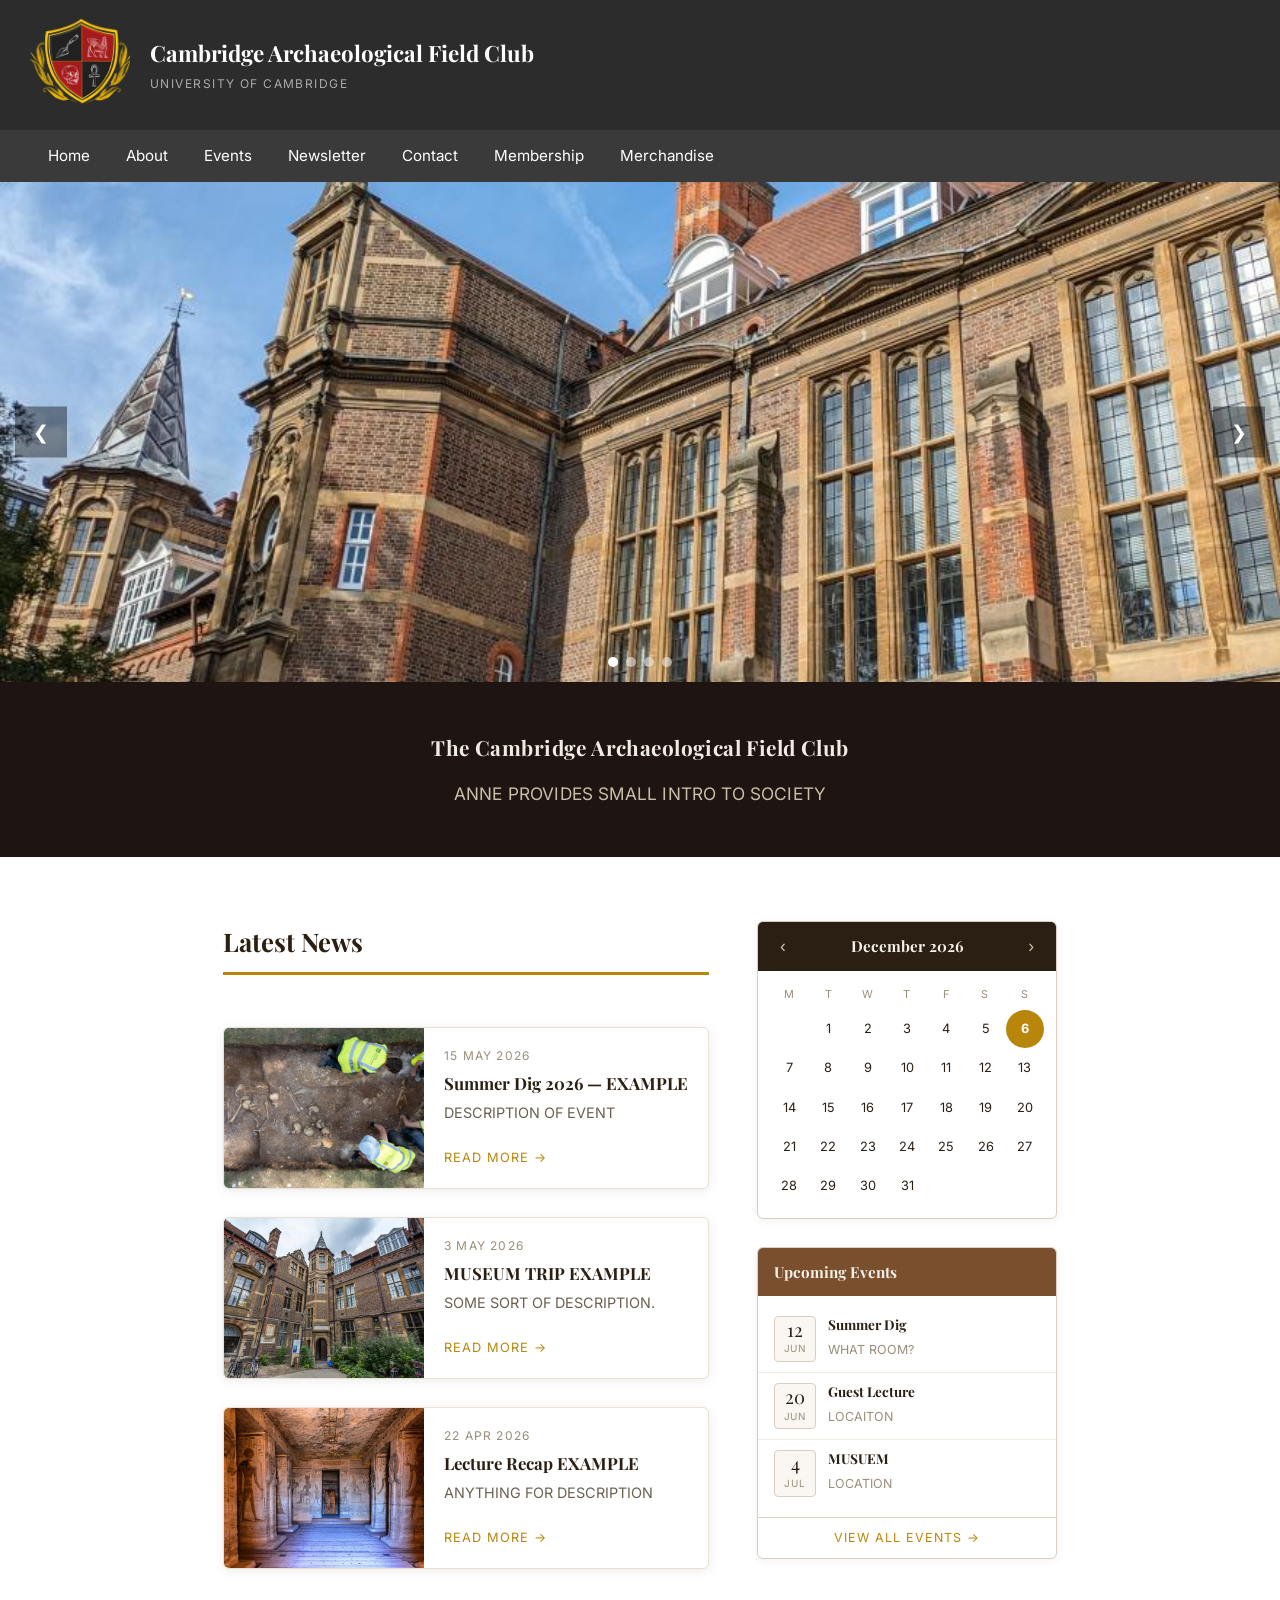
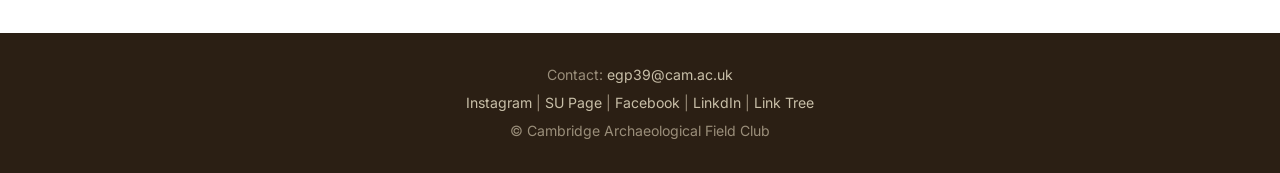
==== index.html @ a3d3b96f "Update index.html" ====
<!DOCTYPE html>
<html lang="en">
<head>
  <meta charset="UTF-8" />
  <meta name="viewport" content="width=device-width, initial-scale=1.0"/>
  <title>Archeological Field Club Cambridge</title>
  <link href="https://fonts.googleapis.com/css2?family=Playfair+Display:wght@700&family=Inter:wght@300;400&display=swap" rel="stylesheet"/>
  <link rel="stylesheet" href="css/style.css"/>
</head>
<body>



  <!-- ===== HEADER ===== -->
  <header>
    <a href="index.html" class="header-logo-link">
      <img src="images/AFC CAM.png" alt="AFC LOGO"/>
    </a>
    <div class="header-text">
      <h1>Cambridge Archaeological Field Club</h1>
      <span class="header-sub">University of Cambridge</span>
    </div>
  </header>
  
  <!-- ===== NAVIGATION BAR ===== -->
  <nav>
    <ul>
      <li><a href="index.html">Home</a></li>
      <li class="has-dropdown">
        <a href="pages/about.html">About</a>
        <ul class="dropdown">
          <li><a href="pages/committee.html">Committee</a></li>
          <li><a href="pages/history.html">History</a></li>
        </ul>
      </li>
      <li class="has-dropdown">
        <a href="pages/events.html">Events</a>
        <ul class="dropdown">
          <li><a href="pages/past-events.html">Past Events</a></li>
          <li><a href="pages/upcoming.html">Upcoming</a></li>
        </ul>
      </li>
      <li><a href="pages/newsletter.html">Newsletter</a></li>
      <li><a href="pages/contact.html">Contact</a></li>
      <li><a href="pages/Membership.html">Membership</a></li>
      <li><a href="pages/Merchandise.html">Merchandise</a></li>
    </ul>
  </nav>
  
  <!-- ===== SLIDING BANNER ===== -->
  <div class="slider">
    <div class="slides">
      <div class="slide active" style="background-image: url('images/Department (1).jpg');"></div>
      <div class="slide" style="background-image: url('images/FRONTARIAL.png');"></div>
      <div class="slide" style="background-image: url('images/depar.jpg');"></div>   
    </div>
    <!-- Arrow buttons -->
    <button class="slider-btn prev">&#10094;</button>
    <button class="slider-btn next">&#10095;</button>
    <!-- Dots -->
    <div class="slider-dots">
      <span class="dot active"></span>
      <span class="dot"></span>
      <span class="dot"></span>
      <span class="dot"></span>
    </div>
  </div>

  <!-- ===== INTRO SECTION ===== -->
  <section id="intro">
    <p>
      <strong>The Cambridge Archaeological Field Club</strong> ANNE PROVIDES SMALL INTRO TO SOCIETY
    </p>
  </section>

  <!-- ===== MAIN CONTENT: NEWS + SIDEBAR ===== -->
  <div id="main-content">

    <!-- ===== LATEST NEWS / BLOG POSTS ===== -->
    <section id="blog">
      <h2 class="section-heading">Latest News</h2>

      <article class="blog-card fade-in">
        <div class="blog-card-img" style="background-image: url('images/students-work-on-uncovering-the-remains-1-scaled.jpg');"></div>
        <div class="blog-card-body">
          <span class="blog-date">15 May 2026 </span>
          <h3>Summer Dig 2026 — EXAMPLE</h3>
          <p>DESCRIPTION OF EVENT</p>
          <a href="pages/events.html" class="blog-read-more">Read more →</a>
        </div>
      </article>

      <article class="blog-card fade-in">
        <div class="blog-card-img" style="background-image: url('images/Cambridge-Museum-of-Archaeology-and-Anthropology-788x537.jpg');"></div>
        <div class="blog-card-body">
          <span class="blog-date">3 May 2026</span>
          <h3>MUSEUM TRIP EXAMPLE</h3>
          <p>SOME SORT OF DESCRIPTION.</p>
          <a href="pages/newsletter.html" class="blog-read-more">Read more →</a>
        </div>
      </article>

      <article class="blog-card fade-in">
        <div class="blog-card-img" style="background-image: url('images/resize.jpeg');"></div>
        <div class="blog-card-body">
          <span class="blog-date">22 Apr 2026</span>
          <h3>Lecture Recap EXAMPLE</h3>
          <p>ANYTHING FOR DESCRIPTION</p>
          <a href="pages/newsletter.html" class="blog-read-more">Read more →</a>
        </div>
      </article>
    </section>

    <!-- ===== SIDEBAR ===== -->
    <aside id="sidebar">

      <!-- Mini Calendar -->
      <div class="widget" id="mini-calendar">
        <!-- rendered by JS -->
      </div>

      <!-- Upcoming Events -->
      <div class="widget" id="events-widget">
        <h3 class="widget-title">Upcoming Events</h3>
        <ul class="events-list">
          <li>
            <div class="event-badge"><span class="ev-day">12</span><span class="ev-mon">Jun</span></div>
            <div class="event-detail"><strong>Summer Dig </strong><span>WHAT ROOM?</span></div>
          </li>
          <li>
            <div class="event-badge"><span class="ev-day">20</span><span class="ev-mon">Jun</span></div>
            <div class="event-detail"><strong>Guest Lecture</strong><span>LOCAITON</span></div>
          </li>
          <li>
            <div class="event-badge"><span class="ev-day">4</span><span class="ev-mon">Jul</span></div>
            <div class="event-detail"><strong>MUSUEM</strong><span>LOCATION</span></div>
          </li>
        </ul>
        <a href="pages/upcoming.html" class="widget-more">View all events →</a>
      </div>

    </aside>
  </div><!-- /#main-content -->

  <!-- ===== CONTACT / FOOTER ===== -->
  <footer>
    <p>Contact: <a href="mailto:egp39@cam.ac.uk">egp39@cam.ac.uk</a></p>
    <p>
      <a href="https://www.instagram.com/afc.cambridge/">Instagram</a> |
      <a href="https://www.cambridgesu.co.uk/organisation/12181/">SU Page</a> |
      <a href="https://www.facebook.com/UofCAFC">Facebook</a> |
      <a href="a"> LinkdIn</a> |
      <a href="https://linktr.ee/afccambridge?utm_source=ig&utm_medium=social&utm_content=link_in_bio&fbclid=PAZXh0bgNhZW0CMTEAc3J0YwZhcHBfaWQPOTM2NjE5NzQzMzkyNDU5AAGndQxa8T_lRNNbf-3pB2BCLRBkZARvJ_FZ0tATOxQnRyzodPG0KdSEfxv4E4E_aem_PB6PAgR6NfxRheyLg-0AaQ">Link Tree</a>
    
    </p>
    <p>&copy; Cambridge Archaeological Field Club</p>
  </footer>
  <script src="js/main.js"></script>
</body>
</html>
---- css/style.css ----
* {
  margin: 0;
  padding: 0;
  box-sizing: border-box;
}

html {
  scroll-behavior: smooth;
}

body {
  line-height: 1.6;
  -webkit-font-smoothing: antialiased;
  -moz-osx-font-smoothing: grayscale;
  display: flex;
  flex-direction: column;
  min-height: 100vh;
}

a { transition: color 0.2s ease, opacity 0.2s ease; }

/* ===== HEADER ===== */
header {
  display: flex;
  align-items: center;
  gap: 20px;
  padding: 15px 30px;
  background-color: #2c2c2c;
}

header img {
  height: 100px;
  width: auto;
}

header h1 {
  color: white;
  font-size: 1.4rem;
}

.header-sub {
  color: #aaa;
  font-size: 0.75rem;
  letter-spacing: 0.12em;
  text-transform: uppercase;
  margin-top: 2px;
  display: block;
}

.header-logo-link {
  display: flex;
  align-items: center;
  text-decoration: none;
  gap: 20px;
}

.header-text {
  display: flex;
  flex-direction: column;
}

/* ===== NAV BAR ===== */
nav {
  background-color: #3a3a3a;
  position: sticky;
  top: 0;
  z-index: 300;           /* high z-index so dropdown shows above slider */
  transition: background 0.3s ease;
}

nav ul {
  list-style: none;
  display: flex;
  padding: 0 30px;
}

nav ul li a {
  display: block;
  padding: 14px 18px;
  color: white;
  text-decoration: none;
  font-size: 0.95rem;
}

nav ul li a:hover {
  background-color: #555;
}

/* ===== DROPDOWN ===== */
nav ul li {
  position: relative;
}

.dropdown {
  display: flex;
  flex-direction: column;
  position: absolute;
  top: 100%;
  left: 0;
  background-color: #3a3a3a;
  min-width: 170px;
  z-index: 400;           /* above everything */
  border-radius: 0 0 8px 8px;
  overflow: hidden;
  box-shadow: 0 10px 24px rgba(0,0,0,0.28);
  opacity: 0;
  visibility: hidden;
  transform: translateY(-8px);
  transition: opacity 0.25s ease, transform 0.25s ease, visibility 0.25s;
  pointer-events: none;
}

.dropdown li a {
  padding: 12px 18px;
  white-space: nowrap;
}

.has-dropdown:hover .dropdown,
.has-dropdown:focus-within .dropdown {
  opacity: 1;
  visibility: visible;
  transform: translateY(0);
  pointer-events: auto;
}

nav.scrolled {
  background-color: rgba(0, 0, 0, 0.9);
  box-shadow: 0 2px 10px rgba(0,0,0,0.3);
}

/* ===== FONTS ===== */
h1, h2, h3 { font-family: 'Playfair Display', serif; }
body        { font-family: 'Inter', sans-serif; }

/* ===== FADE IN ===== */
.fade-in {
  opacity: 0;
  transform: translateY(30px);
  transition: opacity 0.6s ease, transform 0.6s ease;
}

.fade-in.visible {
  opacity: 1;
  transform: translateY(0);
}

/* ===== SLIDING BANNER ===== */
.slider {
  position: relative;
  width: 100%;
  height: 500px;
  overflow: visible;      /* NOT hidden — hidden clips the dropdown */
}

.slides {
  width: 100%;
  height: 100%;
  position: relative;
  overflow: hidden;       /* images clipped here instead */
}

.slide {
  position: absolute;
  top: 0; left: 0;
  width: 100%;
  height: 100%;
  background-size: cover;
  background-position: center;
  opacity: 0;
  transition: opacity 0.8s ease;
}

.slide.active {
  opacity: 1;
}

.slider-btn {
  position: absolute;
  top: 50%;
  transform: translateY(-50%);
  background: rgba(0,0,0,0.4);
  color: white;
  border: none;
  padding: 14px 18px;
  font-size: 1.2rem;
  cursor: pointer;
  z-index: 10;
}

.slider-btn:hover {
  background: rgba(0,0,0,0.7);
}

.prev { left: 15px; }
.next { right: 15px; }

.slider-dots {
  position: absolute;
  bottom: 15px;
  width: 100%;
  display: flex;
  justify-content: center;
  gap: 8px;
  z-index: 10;
}

.dot {
  width: 10px;
  height: 10px;
  border-radius: 50%;
  background: rgba(255,255,255,0.5);
  cursor: pointer;
}

.dot.active {
  background: white;
}

/* ===== INTRO STRIP ===== */
#intro {
background: #1e1512;
color: #c8bfa8;
text-align: center;
padding: 46px 40px;
font-size: 1.08rem;
line-height: 1.9;
letter-spacing: 0.01em;
}
#intro p {
  max-width: 700px;
  margin: 0 auto;
}
#intro strong {
  color: #f0ece3;
  display: block;
  font-family: 'Playfair Display', serif;
  font-size: 1.3rem;
  margin-bottom: 10px;
  letter-spacing: 0.02em;
}

/* ===== TWO-COLUMN LAYOUT ===== */
#main-content {
display: grid;
grid-template-columns: 1fr 300px;
gap: 48px;
max-width: 1100px;
margin: 64px auto;
padding: 0 30px;
}

/* ===== SECTION HEADING ===== */
.section-heading {
font-family: 'Playfair Display', serif;
font-size: 1.6rem;
color: #2b1f14;
margin-bottom: 24px;
padding-bottom: 10px;
border-bottom: 3px solid #b8860b;
display: inline-block;
}

/* ===== BLOG CARDS ===== */
#blog { display: flex; flex-direction: column; gap: 28px; }

.blog-card {
display: grid;
grid-template-columns: 200px 1fr;
background: #fff;
border-radius: 6px;
overflow: hidden;
box-shadow: 0 2px 12px rgba(0,0,0,0.08);
border: 1px solid #e8e0d0;
transition: transform 0.25s, box-shadow 0.25s;
}
.blog-card:hover {
transform: translateY(-3px);
box-shadow: 0 6px 22px rgba(43,31,20,0.13);
}
.blog-card-img {
background-size: cover;
background-position: center;
min-height: 160px;
}
.blog-card-body {
padding: 18px 20px;
display: flex;
flex-direction: column;
gap: 7px;
}
.blog-date {
font-size: 0.75rem;
letter-spacing: 0.1em;
text-transform: uppercase;
color: #9a8e7a;
}
.blog-card-body h3 {
font-family: 'Playfair Display', serif;
font-size: 1.05rem;
color: #2b1f14;
line-height: 1.35;
}
.blog-card-body p {
font-size: 0.9rem;
color: #6a6050;
line-height: 1.6;
flex: 1;
}
.blog-read-more {
font-size: 0.8rem;
letter-spacing: 0.08em;
text-transform: uppercase;
color: #b8860b;
text-decoration: none;
align-self: flex-start;
border-bottom: 1px solid transparent;
transition: border-color 0.2s;
}
.blog-read-more:hover { border-color: #b8860b; }

/* ===== SIDEBAR ===== */
#sidebar { display: flex; flex-direction: column; gap: 28px; }

.widget {
background: #fff;
border: 1px solid #d8cfc0;
border-radius: 6px;
overflow: hidden;
box-shadow: 0 2px 10px rgba(43,31,20,0.06);
}

.widget-title {
background: #7a4f2d;
color: #f5f0e8;
font-family: 'Playfair Display', serif;
font-size: 0.95rem;
padding: 12px 16px;
margin: 0;
}

/* ===== MINI CALENDAR ===== */
.cal-header {
background: #2b1f14;
color: #f5f0e8;
display: flex;
align-items: center;
justify-content: space-between;
padding: 12px 16px;
}
.cal-header h3 { font-family: 'Playfair Display', serif; font-size: 0.95rem; margin: 0; }
.cal-nav {
background: none; border: none; color: #c8bfa8;
font-size: 1.1rem; cursor: pointer; padding: 2px 6px;
transition: color 0.2s;
}
.cal-nav:hover { color: #b8860b; }
.cal-grid { padding: 12px; }
.cal-days-header {
display: grid; grid-template-columns: repeat(7,1fr);
margin-bottom: 4px;
}
.cal-days-header span {
text-align: center; font-size: 0.68rem;
letter-spacing: 0.06em; text-transform: uppercase;
color: #9a8e7a; padding: 3px 0;
}
.cal-cells { display: grid; grid-template-columns: repeat(7,1fr); gap: 1px; }
.cal-cell {
aspect-ratio: 1; display: flex; align-items: center;
justify-content: center; font-size: 0.8rem;
border-radius: 50%; color: #2b1f14; position: relative;
}
.cal-cell.empty { color: transparent; }
.cal-cell.today { background: #b8860b; color: white; font-weight: 700; }
.cal-cell.has-event { color: #5a6e4a; font-weight: 700; }
.cal-cell.has-event::after {
content: ''; position: absolute; bottom: 2px;
width: 4px; height: 4px; background: #5a6e4a; border-radius: 50%;
}

/* ===== EVENTS WIDGET ===== */
.events-list { list-style: none; padding: 10px 0; margin: 0; }
.events-list li {
display: flex; gap: 12px; padding: 10px 16px;
border-bottom: 1px solid #f0ece3;
transition: background 0.15s;
}
.events-list li:last-child { border-bottom: none; }
.events-list li:hover { background: #faf7f2; }
.event-badge {
flex-shrink: 0; width: 42px; text-align: center;
background: #faf7f2; border: 1px solid #d8cfc0;
border-radius: 4px; padding: 4px 2px;
}
.ev-day { display: block; font-family: 'Playfair Display', serif; font-size: 1.15rem; color: #2b1f14; line-height: 1; }
.ev-mon { display: block; font-size: 0.62rem; letter-spacing: 0.1em; text-transform: uppercase; color: #9a8e7a; margin-top: 2px; }
.event-detail { flex: 1; }
.event-detail strong { display: block; font-size: 0.85rem; color: #2b1f14; font-family: 'Playfair Display', serif; line-height: 1.3; margin-bottom: 2px; }
.event-detail span { font-size: 0.78rem; color: #9a8e7a; }
.widget-more {
display: block; text-align: center; padding: 10px;
font-size: 0.78rem; letter-spacing: 0.08em; text-transform: uppercase;
color: #b8860b; text-decoration: none; border-top: 1px solid #d8cfc0;
transition: background 0.15s;
}
.widget-more:hover { background: #faf7f2; }

/* ===== FOOTER ===== */
footer {
background: #2b1f14;
color: #9a8e7a;
padding: 28px 40px;
text-align: center;
font-size: 0.88rem;
line-height: 2;
margin-top: auto; /* pins footer to the bottom of the viewport on short pages */
}
footer a { color: #c8bfa8; text-decoration: none; transition: color 0.2s; }
footer a:hover { color: #b8860b; }

/* ===== RESPONSIVE ===== */
@media (max-width: 800px) {
#main-content {
  grid-template-columns: 1fr;
  padding: 0 16px;
  margin: 28px auto;
}
.blog-card {
  grid-template-columns: 1fr;
}
.blog-card-img { min-height: 180px; }
}


/* Small hero banner used at the top of every inner page instead
   of the homepage's sliding banner. */
.page-hero {
  background: linear-gradient(180deg, #1e1512 0%, #241a15 100%);
  color: #f0ece3;
  text-align: center;
  padding: 64px 30px;
}
.page-hero h1 {
  font-family: 'Playfair Display', serif;
  font-size: 2.3rem;
  letter-spacing: 0.01em;
  margin-bottom: 10px;
}
.page-hero p {
  color: #c8bfa8;
  font-size: 0.95rem;
  letter-spacing: 0.06em;
  text-transform: uppercase;
}

/* Generic content wrapper — same max-width & spacing rhythm as
   #main-content on the homepage. */
.page-content {
  max-width: 820px;
  margin: 64px auto;
  padding: 0 30px 20px;
}
.page-content .section-heading {
  margin-bottom: 32px;
}
.page-content p {
  color: #4a4030;
  font-size: 1.02rem;
  line-height: 1.9;
  margin-bottom: 20px;
  max-width: 700px;
}
.page-content p:last-child { margin-bottom: 0; }

.page-content ul.plain-list {
  list-style: none;
  margin: 0 0 24px;
  padding: 0;
  display: flex;
  flex-direction: column;
  gap: 10px;
}
.page-content ul.plain-list li {
  padding: 16px 20px;
  border: 1px solid #e8e0d0;
  border-left: 4px solid #b8860b;
  border-radius: 6px;
  background: #fff;
  color: #4a4030;
  line-height: 1.6;
  box-shadow: 0 2px 8px rgba(43,31,20,0.05);
  transition: transform 0.2s ease, box-shadow 0.2s ease, background 0.2s ease;
}
.page-content ul.plain-list li:hover {
  transform: translateX(4px);
  box-shadow: 0 4px 16px rgba(43,31,20,0.1);
  background: #fdfbf7;
}
.page-content ul.plain-list li strong {
  color: #2b1f14;
  font-family: 'Playfair Display', serif;
  margin-right: 6px;
}

/* Reusable card grid (used by Merchandise) */
.card-grid {
  display: grid;
  grid-template-columns: repeat(auto-fill, minmax(220px, 1fr));
  gap: 28px;
  margin-top: 8px;
  margin-bottom: 20px;
}
.info-card {
  background: #fff;
  border: 1px solid #e8e0d0;
  border-radius: 6px;
  padding: 20px;
  box-shadow: 0 2px 12px rgba(0,0,0,0.06);
  transition: transform 0.25s, box-shadow 0.25s;
}
.info-card:hover {
  transform: translateY(-3px);
  box-shadow: 0 6px 22px rgba(43,31,20,0.13);
}
.info-card h3 {
  font-family: 'Playfair Display', serif;
  font-size: 1.05rem;
  color: #2b1f14;
  margin-bottom: 6px;
}
.info-card span.role {
  display: block;
  font-size: 0.78rem;
  letter-spacing: 0.08em;
  text-transform: uppercase;
  color: #b8860b;
  margin-bottom: 8px;
}
.info-card p {
  font-size: 0.88rem;
  color: #6a6050;
  line-height: 1.6;
  margin: 0;
}

/* Simple contact / membership form */
.simple-form {
  max-width: 500px;
  display: flex;
  flex-direction: column;
  gap: 20px;
  margin-top: 24px;
  background: #fff;
  border: 1px solid #e8e0d0;
  border-radius: 8px;
  padding: 28px;
  box-shadow: 0 4px 16px rgba(43,31,20,0.06);
}
.simple-form label {
  font-size: 0.78rem;
  letter-spacing: 0.06em;
  text-transform: uppercase;
  color: #7a4f2d;
  margin-bottom: 6px;
  display: block;
}
.simple-form input,
.simple-form textarea {
  width: 100%;
  padding: 11px 14px;
  border: 1px solid #d8cfc0;
  border-radius: 5px;
  font-family: 'Inter', sans-serif;
  font-size: 0.92rem;
  color: #2b1f14;
  background: #fdfbf7;
  transition: border-color 0.2s ease, box-shadow 0.2s ease;
}
.simple-form input:focus,
.simple-form textarea:focus {
  outline: none;
  border-color: #b8860b;
  box-shadow: 0 0 0 3px rgba(184,134,11,0.15);
  background: #fff;
}
.simple-form textarea { resize: vertical; min-height: 120px; }
.simple-form button {
  align-self: flex-start;
  background: #b8860b;
  color: #fff;
  border: none;
  padding: 13px 30px;
  font-size: 0.85rem;
  letter-spacing: 0.08em;
  text-transform: uppercase;
  border-radius: 5px;
  cursor: pointer;
  transition: background 0.2s ease, transform 0.15s ease;
}
.simple-form button:hover { background: #9a6f08; transform: translateY(-1px); }
.simple-form button:active { transform: translateY(0); }

/* ===== CONTACT PAGE ===== */
.contact-content {
  text-align: center;
}
.contact-content .section-heading {
  display: block;
  margin-left: auto;
  margin-right: auto;
}
.contact-content > p {
  margin-left: auto;
  margin-right: auto;
}

.contact-methods {
  display: flex;
  justify-content: center;
  flex-wrap: wrap;
  gap: 14px;
  margin: 28px 0 44px;
}
.contact-method {
  display: inline-flex;
  align-items: center;
  gap: 8px;
  background: #fff;
  border: 1px solid #e8e0d0;
  border-radius: 30px;
  padding: 11px 22px;
  color: #7a4f2d;
  text-decoration: none;
  font-size: 0.85rem;
  font-weight: 600;
  letter-spacing: 0.02em;
  box-shadow: 0 2px 8px rgba(43,31,20,0.06);
  transition: background 0.2s ease, color 0.2s ease, transform 0.2s ease, box-shadow 0.2s ease;
}
.contact-method:hover {
  background: #b8860b;
  color: #fff;
  border-color: #b8860b;
  transform: translateY(-2px);
  box-shadow: 0 6px 18px rgba(184,134,11,0.28);
}

.contact-form-wrap {
  display: flex;
  justify-content: center;
}
.contact-form-wrap .simple-form {
  width: 100%;
  max-width: 520px;
  margin: 0;
  text-align: left;
}

/* ===== COMMITTEE GRID ===== */
.committee-grid {
  display: flex;
  flex-wrap: wrap;
  justify-content: center;
  gap: 50px 30px;
  margin-top: 20px;
}

.committee-card {
  flex: 0 1 calc((100% - 60px) / 3); /* 3 per row, accounting for 2 gaps of 30px */
  max-width: calc((100% - 60px) / 3);
  position: relative;
  background: #fff;
  border: 1px solid #e8e0d0;
  border-radius: 10px;
  box-shadow: 0 4px 18px rgba(43,31,20,0.08);
  padding: 65px 22px 24px;
  text-align: center;
  transition: transform 0.25s, box-shadow 0.25s;
}
.committee-card:hover {
  transform: translateY(-5px);
  box-shadow: 0 12px 30px rgba(43,31,20,0.16);
}

.committee-photo {
  width: 110px !important;
  height: 110px !important;
  border-radius: 50% !important;
  position: absolute;
  top: -55px;
  left: 50%;
  transform: translateX(-50%);
  background: #f0ece3 center/cover no-repeat;
  border: 4px solid #fff;
  box-shadow: 0 3px 12px rgba(0,0,0,0.18);
  display: flex;
  align-items: center;
  justify-content: center;
  color: #b8860b;
  overflow: hidden !important;
}
.committee-photo svg { width: 46px; height: 46px; }
.committee-photo img {
  width: 100% !important;
  height: 100% !important;
  max-width: 100% !important;
  object-fit: cover !important;
  object-position: center !important;
  border-radius: 50% !important;
  display: block !important;
}

.committee-name {
  font-family: 'Playfair Display', serif;
  font-size: 1.15rem;
  color: #2b1f14;
  margin-bottom: 8px;
}

.committee-role {
  display: inline-block;
  background: #b8860b;
  color: #fff;
  font-size: 0.66rem;
  letter-spacing: 0.09em;
  text-transform: uppercase;
  padding: 5px 14px;
  border-radius: 20px;
  margin-bottom: 14px;
}

.committee-desc {
  font-size: 0.88rem;
  color: #6a6050;
  line-height: 1.65;
  text-align: left;
}

.committee-bio {
  margin-bottom: 16px;
}
.committee-bio summary {
  cursor: pointer;
  list-style: none;
  color: #b8860b;
  font-size: 0.76rem;
  letter-spacing: 0.07em;
  text-transform: uppercase;
  font-weight: 700;
  display: inline-flex;
  align-items: center;
  gap: 5px;
  transition: color 0.2s ease;
}
.committee-bio summary::-webkit-details-marker { display: none; }
.committee-bio summary::after {
  content: '+';
  font-size: 1rem;
  line-height: 1;
}
.committee-bio[open] summary::after { content: '–'; }
.committee-bio summary:hover { color: #9a6f08; }
.committee-bio[open] summary { margin-bottom: 10px; }
.committee-contact {
  border-top: 1px solid #f0ece3;
  padding-top: 14px;
  display: flex;
  justify-content: center;
  gap: 16px;
  font-size: 0.82rem;
}
.committee-contact a {
  color: #7a4f2d;
  text-decoration: none;
  font-weight: 600;
  display: inline-flex;
  align-items: center;
  gap: 5px;
}
.committee-contact a:hover { color: #b8860b; }

@media (max-width: 900px) {
  .committee-card {
    flex-basis: calc((100% - 30px) / 2); /* 2 per row */
    max-width: calc((100% - 30px) / 2);
  }
}
@media (max-width: 600px) {
  .committee-card {
    flex-basis: 100%; /* 1 per row */
    max-width: 100%;
  }
}
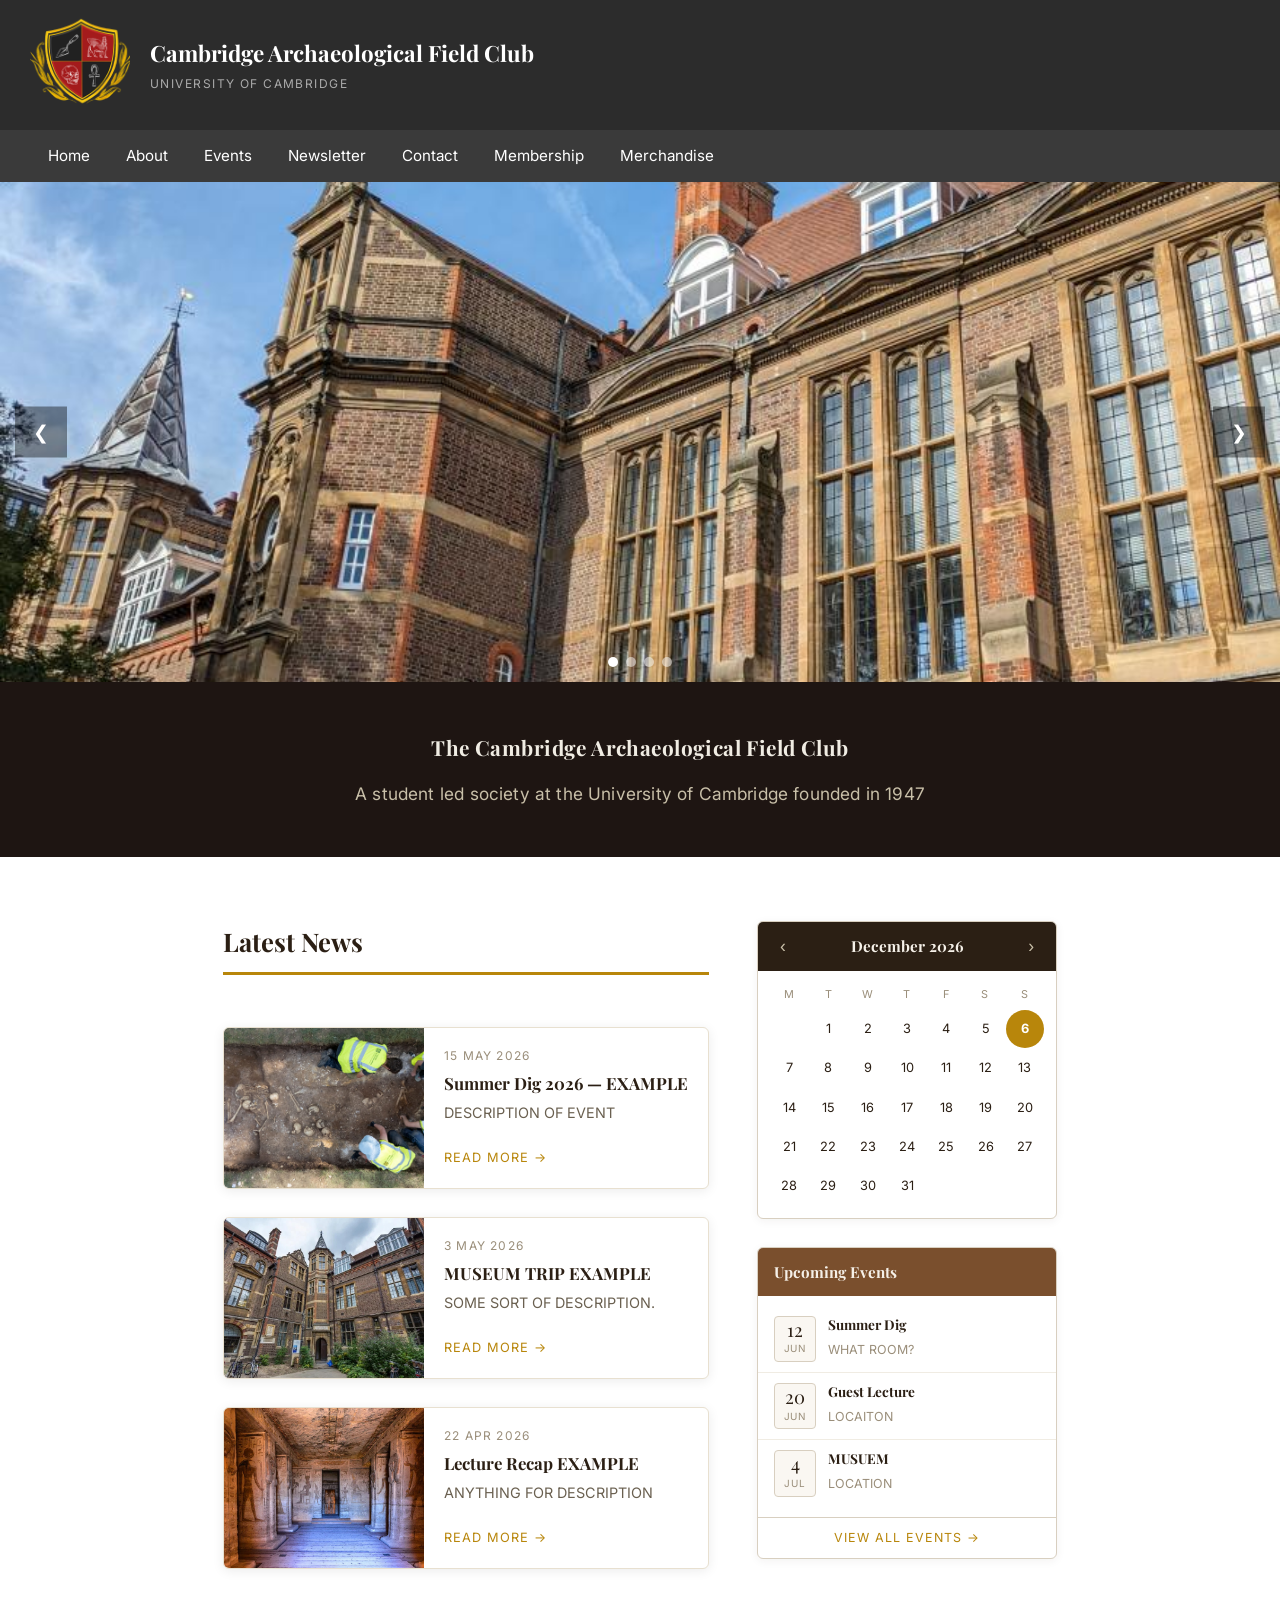
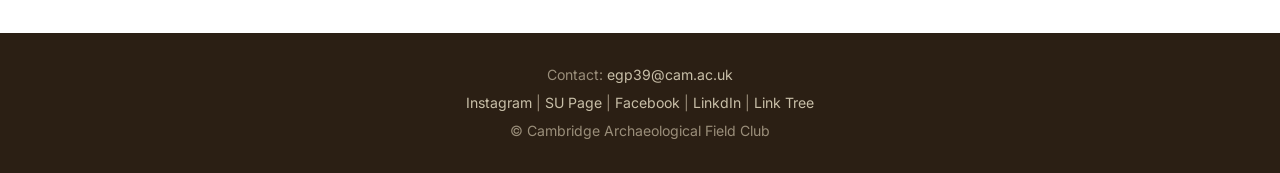
==== commit 63c88018: "Update index.html" ====
--- a/index.html
+++ b/index.html
@@ -69,7 +69,7 @@
   <!-- ===== INTRO SECTION ===== -->
   <section id="intro">
     <p>
-      <strong>The Cambridge Archaeological Field Club</strong> ANNE PROVIDES SMALL INTRO TO SOCIETY
+      <strong>The Cambridge Archaeological Field Club</strong> A student led society at the University of Cambridge founded in 1947
     </p>
   </section>
 
--- a/css/style.css
+++ b/css/style.css
@@ -790,4 +790,109 @@
     flex-basis: 100%; /* 1 per row */
     max-width: 100%;
   }
-}+
+/* ===== NEWSLETTER LINKS ===== */
+.page-content ul.plain-list li a {
+  color: inherit;
+  text-decoration: none;
+  display: block;
+  cursor: pointer;
+}
+.page-content ul.plain-list li a:hover { color: #b8860b; }
+
+/* ===== PDF VIEWER MODAL ===== */
+.pdf-modal {
+  display: none;
+  position: fixed;
+  inset: 0;
+  background: rgba(20, 14, 10, 0.94);
+  z-index: 1000;
+  flex-direction: column;
+}
+.pdf-modal.open { display: flex; }
+
+.pdf-modal-top {
+  display: flex;
+  align-items: center;
+  justify-content: space-between;
+  padding: 16px 24px;
+  color: #f0ece3;
+}
+.pdf-modal-title {
+  font-family: 'Playfair Display', serif;
+  font-size: 1.1rem;
+}
+.pdf-modal-close {
+  background: none;
+  border: none;
+  color: #f0ece3;
+  font-size: 2rem;
+  line-height: 1;
+  cursor: pointer;
+  padding: 0 8px;
+  transition: color 0.2s ease;
+}
+.pdf-modal-close:hover { color: #b8860b; }
+
+.pdf-modal-body {
+  flex: 1;
+  display: flex;
+  align-items: center;
+  justify-content: center;
+  gap: 16px;
+  padding: 0 16px;
+  min-height: 0;
+  position: relative;
+}
+.pdf-canvas-wrap {
+  position: relative;
+  max-height: 100%;
+  display: flex;
+  align-items: center;
+  justify-content: center;
+}
+#pdfCanvas {
+  max-height: 80vh;
+  max-width: 100%;
+  background: #fff;
+  box-shadow: 0 10px 40px rgba(0,0,0,0.5);
+  border-radius: 2px;
+}
+.pdf-status {
+  position: absolute;
+  color: #f0ece3;
+  font-size: 0.9rem;
+  letter-spacing: 0.05em;
+  text-align: center;
+}
+
+.pdf-nav-btn {
+  flex-shrink: 0;
+  background: rgba(255,255,255,0.1);
+  border: none;
+  color: #f0ece3;
+  width: 48px;
+  height: 48px;
+  border-radius: 50%;
+  font-size: 1.2rem;
+  cursor: pointer;
+  transition: background 0.2s ease;
+}
+.pdf-nav-btn:hover { background: #b8860b; }
+.pdf-nav-btn:disabled { opacity: 0.3; cursor: default; background: rgba(255,255,255,0.1); }
+
+.pdf-modal-bottom {
+  text-align: center;
+  padding: 14px;
+  color: #c8bfa8;
+  font-size: 0.85rem;
+  letter-spacing: 0.06em;
+}
+
+@media (max-width: 700px) {
+  .pdf-nav-btn { width: 40px; height: 40px; font-size: 1rem; }
+  .pdf-modal-top { padding: 12px 16px; }
+  .pdf-modal-title { font-size: 0.95rem; }
+}
+
+}
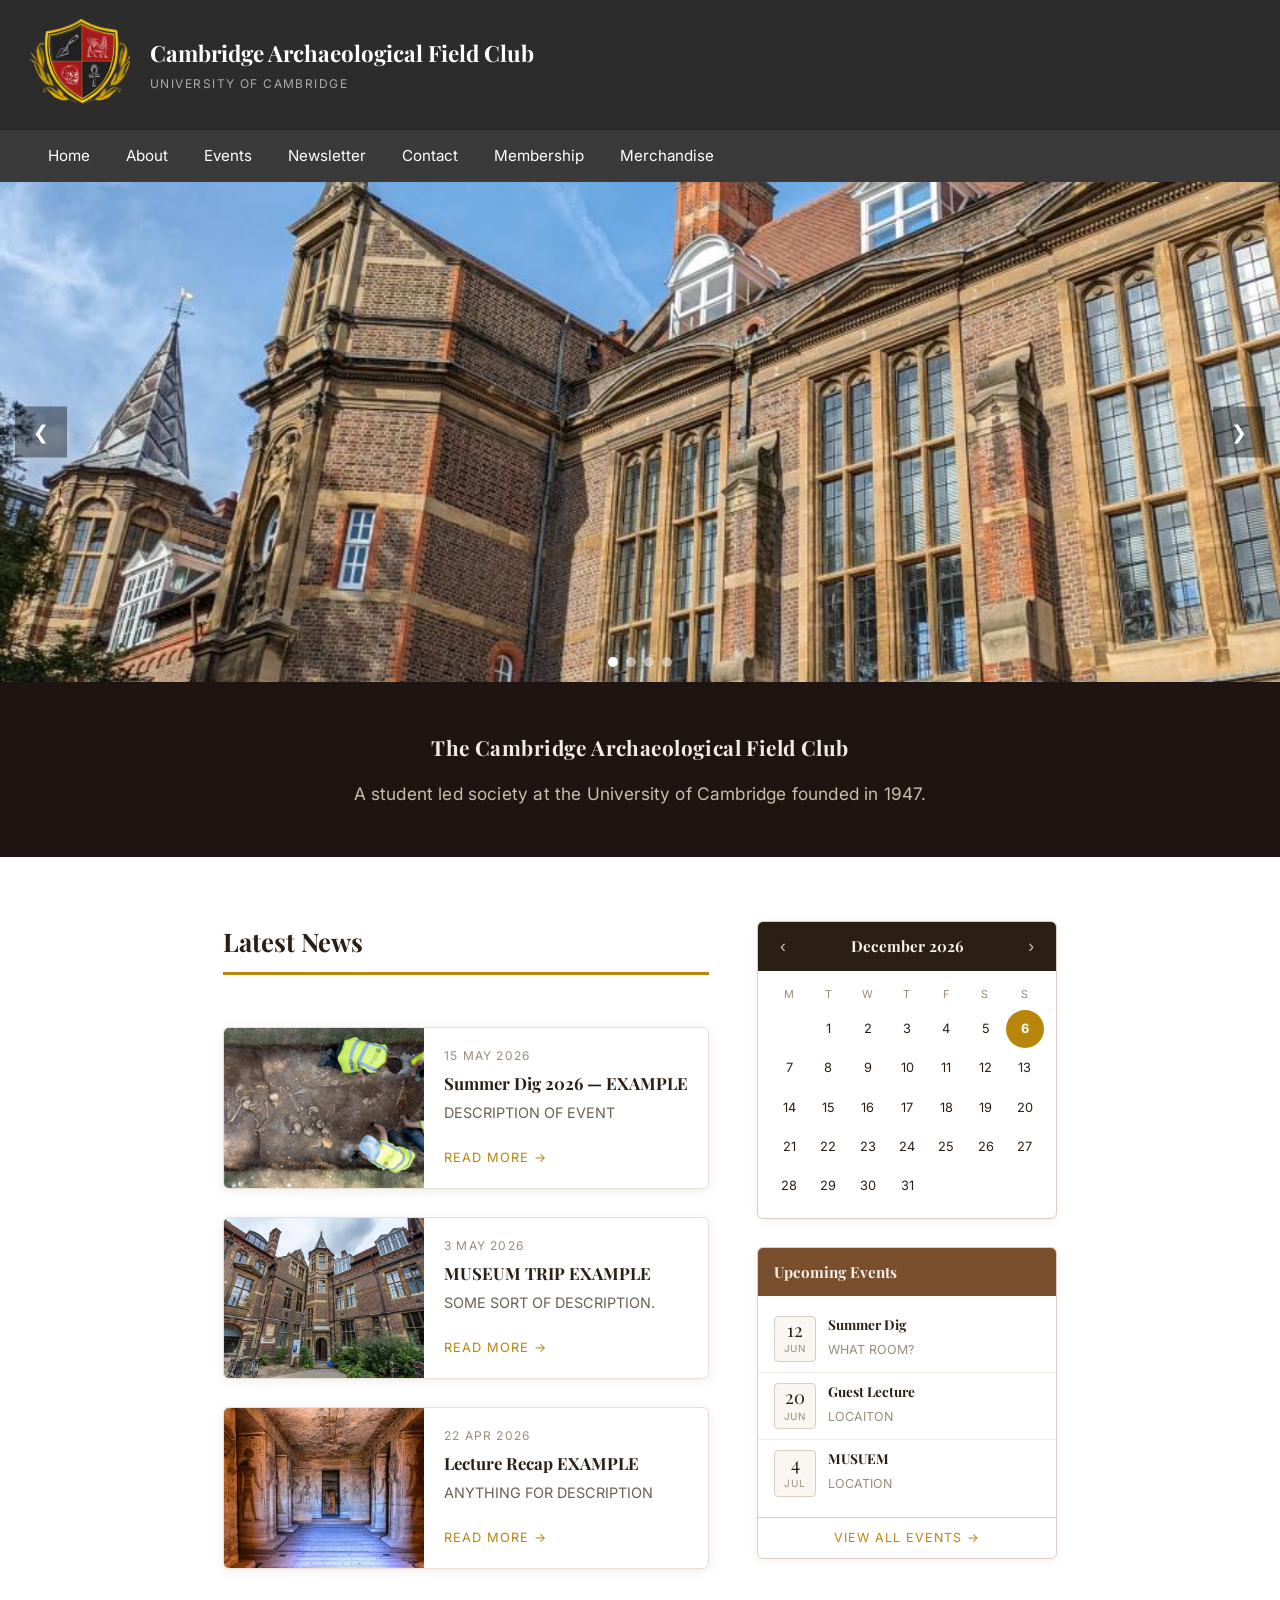
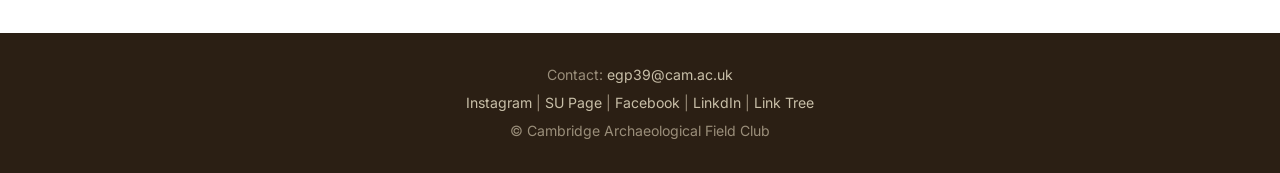
==== commit 2b8f8d6b: "Update index.html" ====
--- a/index.html
+++ b/index.html
@@ -69,7 +69,7 @@
   <!-- ===== INTRO SECTION ===== -->
   <section id="intro">
     <p>
-      <strong>The Cambridge Archaeological Field Club</strong> A student led society at the University of Cambridge founded in 1947
+      <strong>The Cambridge Archaeological Field Club</strong> A student led society at the University of Cambridge founded in 1947.
     </p>
   </section>
 
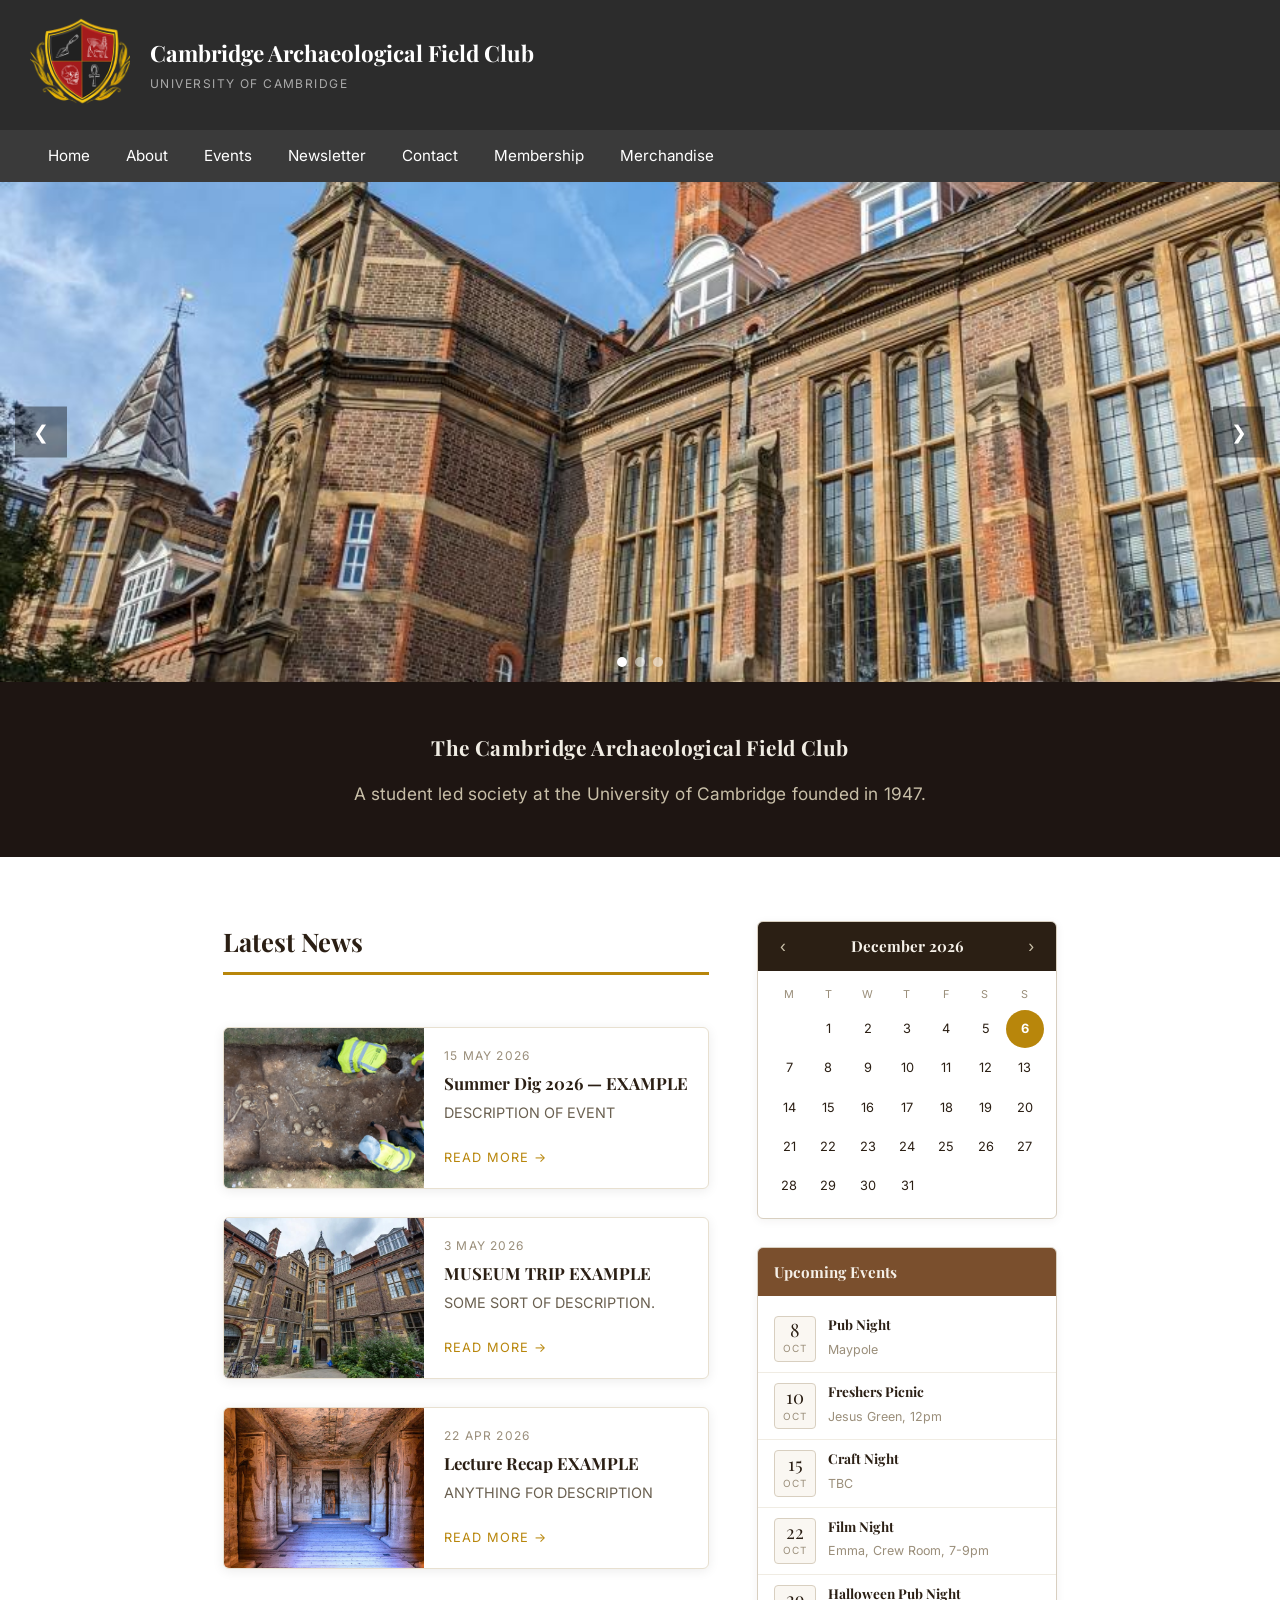
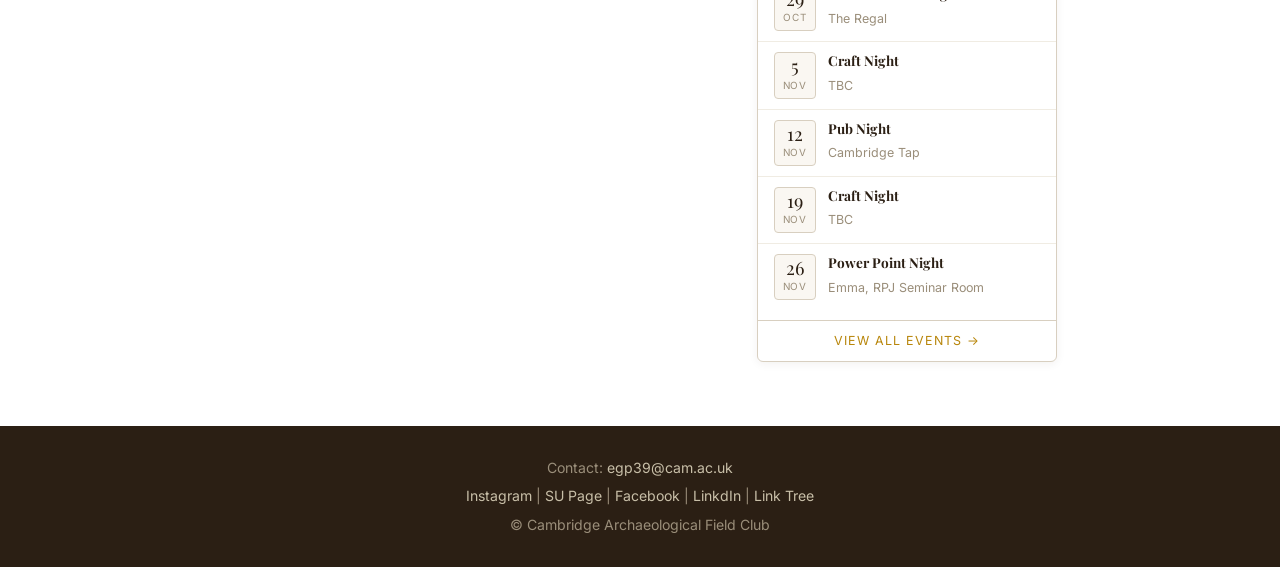
==== commit d04802ba: "Update index.html" ====
--- a/index.html
+++ b/index.html
@@ -62,7 +62,6 @@
       <span class="dot active"></span>
       <span class="dot"></span>
       <span class="dot"></span>
-      <span class="dot"></span>
     </div>
   </div>
 
@@ -124,17 +123,40 @@
         <h3 class="widget-title">Upcoming Events</h3>
         <ul class="events-list">
           <li>
-            <div class="event-badge"><span class="ev-day">12</span><span class="ev-mon">Jun</span></div>
-            <div class="event-detail"><strong>Summer Dig </strong><span>WHAT ROOM?</span></div>
+            <div class="event-badge"><span class="ev-day">8</span><span class="ev-mon">Oct</span></div>
+            <div class="event-detail"><strong>Pub Night </strong><span>Maypole</span></div>
           </li>
           <li>
-            <div class="event-badge"><span class="ev-day">20</span><span class="ev-mon">Jun</span></div>
-            <div class="event-detail"><strong>Guest Lecture</strong><span>LOCAITON</span></div>
+            <div class="event-badge"><span class="ev-day">10</span><span class="ev-mon">Oct</span></div>
+            <div class="event-detail"><strong>Freshers Picnic</strong><span>Jesus Green, 12pm</span></div>
           </li>
           <li>
-            <div class="event-badge"><span class="ev-day">4</span><span class="ev-mon">Jul</span></div>
-            <div class="event-detail"><strong>MUSUEM</strong><span>LOCATION</span></div>
+            <div class="event-badge"><span class="ev-day">15</span><span class="ev-mon">Oct</span></div>
+            <div class="event-detail"><strong>Craft Night</strong><span>TBC</span></div>
           </li>
+          <li>
+            <div class="event-badge"><span class="ev-day">22</span><span class="ev-mon">Oct</span></div>
+            <div class="event-detail"><strong>Film Night</strong><span>Emma, Crew Room, 7-9pm</span></div>
+          </li>
+          <li>
+            <div class="event-badge"><span class="ev-day">29</span><span class="ev-mon">Oct</span></div>
+            <div class="event-detail"><strong>Halloween Pub Night</strong><span>The Regal</span></div>
+          </li>
+          <li>
+            <div class="event-badge"><span class="ev-day">5</span><span class="ev-mon">Nov</span></div>
+            <div class="event-detail"><strong>Craft Night</strong><span>TBC</span></div>
+          </li>
+          <li>
+            <div class="event-badge"><span class="ev-day">12</span><span class="ev-mon">Nov</span></div>
+            <div class="event-detail"><strong>Pub Night</strong><span>Cambridge Tap</span></div>
+          </li>
+          <li>
+            <div class="event-badge"><span class="ev-day">19</span><span class="ev-mon">Nov</span></div>
+            <div class="event-detail"><strong>Craft Night</strong><span>TBC</span></div>
+          </li>
+          <li>
+            <div class="event-badge"><span class="ev-day">26</span><span class="ev-mon">Nov</span></div>
+            <div class="event-detail"><strong>Power Point Night</strong><span>Emma, RPJ Seminar Room</span></div>
         </ul>
         <a href="pages/upcoming.html" class="widget-more">View all events →</a>
       </div>
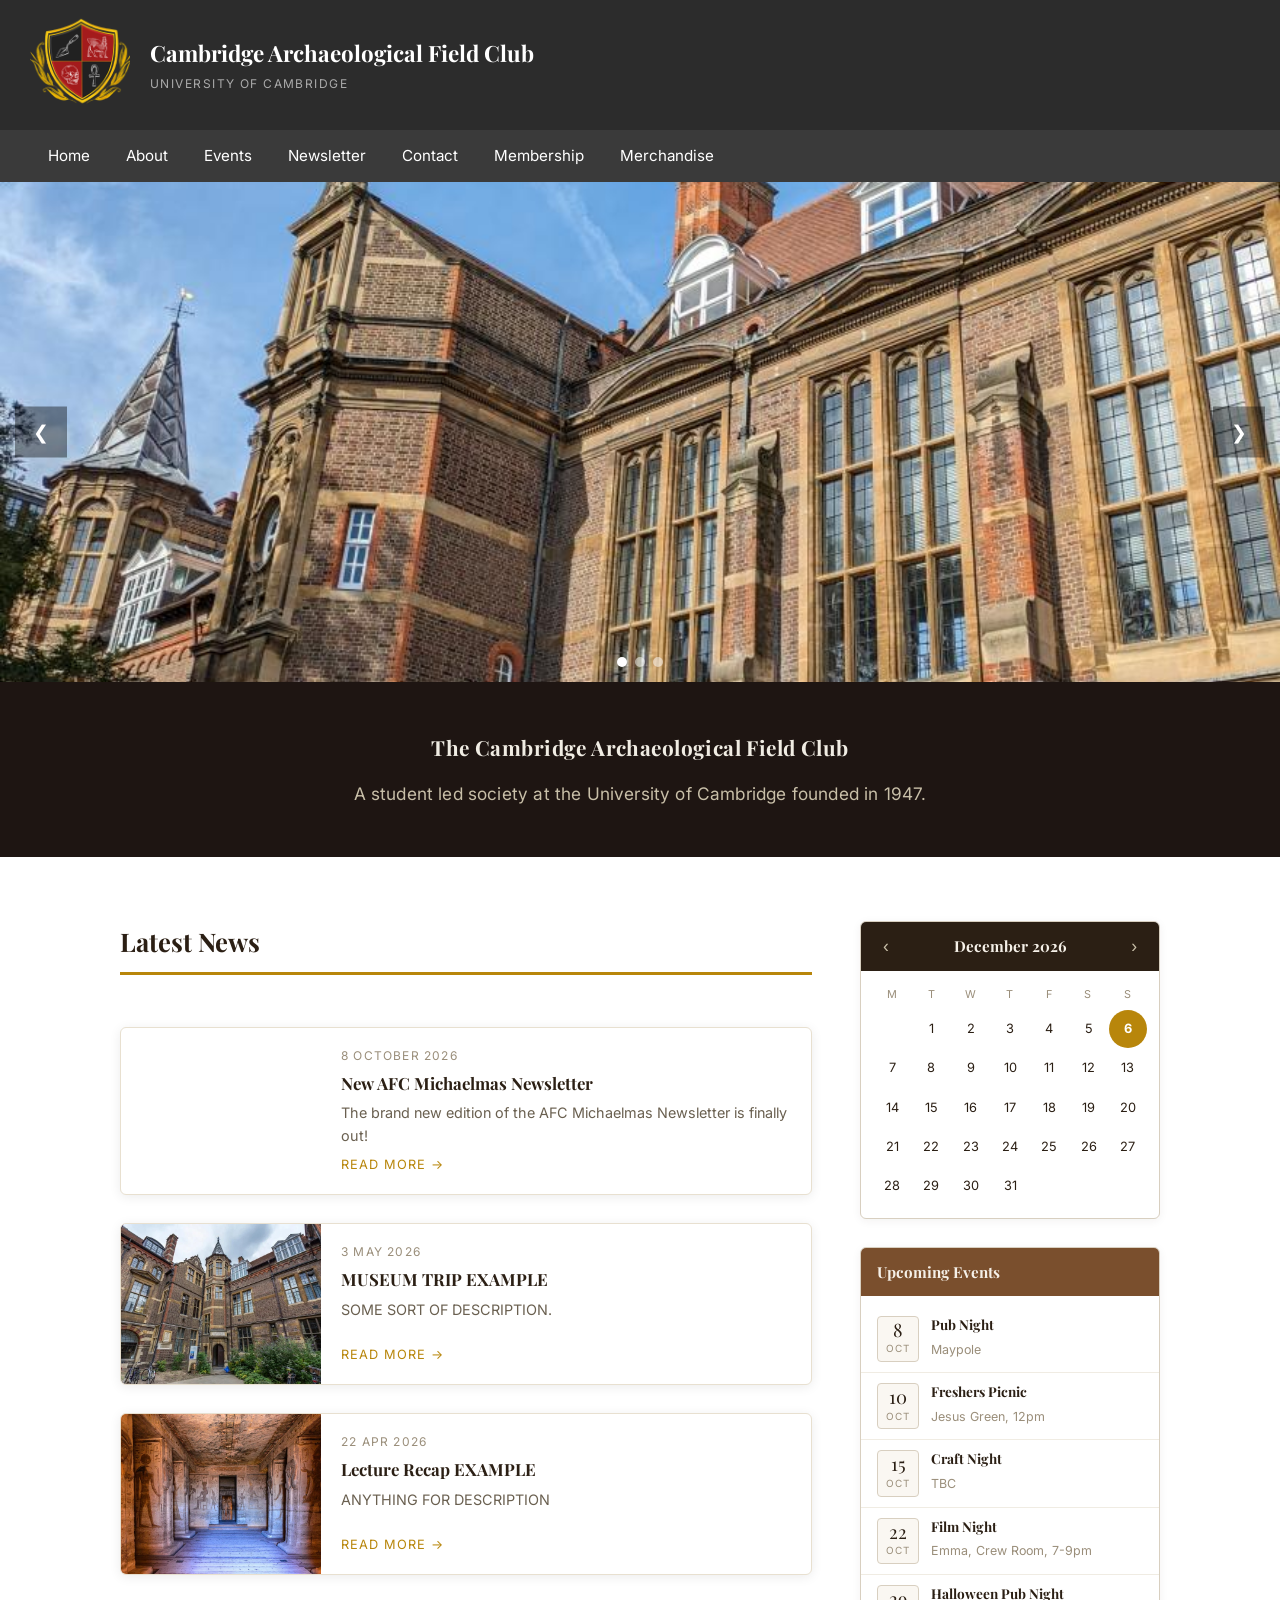
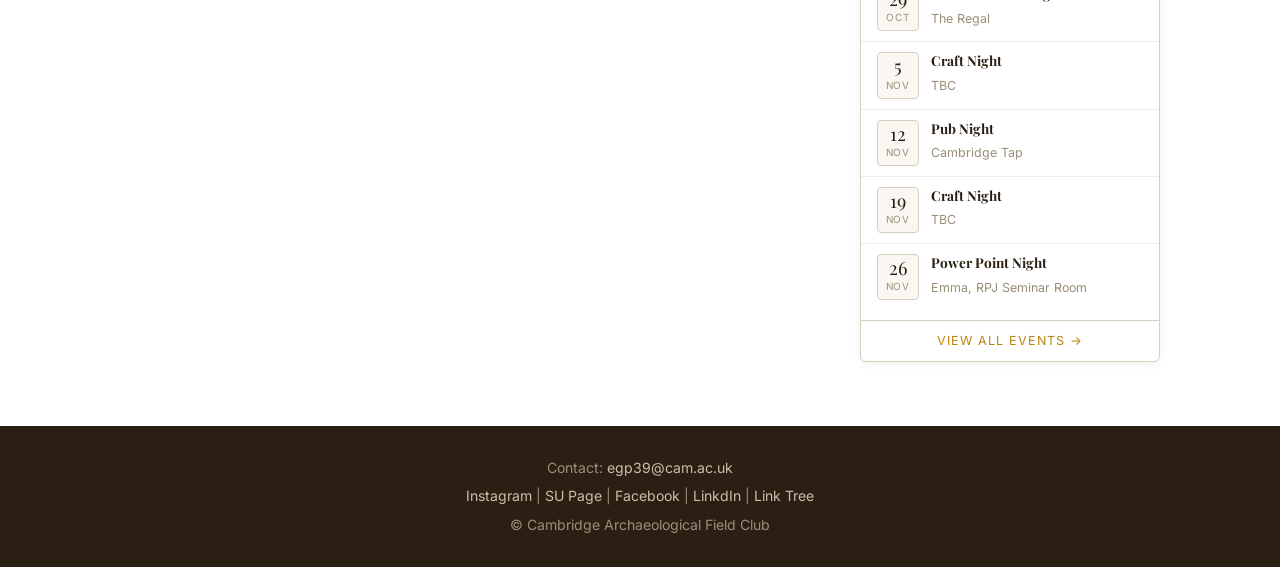
==== commit c78b3cfb: "Update index.html" ====
--- a/index.html
+++ b/index.html
@@ -3,7 +3,7 @@
 <head>
   <meta charset="UTF-8" />
   <meta name="viewport" content="width=device-width, initial-scale=1.0"/>
-  <title>Archeological Field Club Cambridge</title>
+  <title>Cambridge Archaeological Field Club</title>
   <link href="https://fonts.googleapis.com/css2?family=Playfair+Display:wght@700&family=Inter:wght@300;400&display=swap" rel="stylesheet"/>
   <link rel="stylesheet" href="css/style.css"/>
 </head>
@@ -80,11 +80,11 @@
       <h2 class="section-heading">Latest News</h2>
 
       <article class="blog-card fade-in">
-        <div class="blog-card-img" style="background-image: url('images/students-work-on-uncovering-the-remains-1-scaled.jpg');"></div>
+        <div class="blog-card-img" style="background-image: url('images/AFCNEWS1.png');"></div>
         <div class="blog-card-body">
-          <span class="blog-date">15 May 2026 </span>
-          <h3>Summer Dig 2026 — EXAMPLE</h3>
-          <p>DESCRIPTION OF EVENT</p>
+          <span class="blog-date">8 October 2026 </span>
+          <h3>New AFC Michaelmas Newsletter</h3>
+          <p>The brand new edition of the AFC Michaelmas Newsletter is finally out!</p>
           <a href="pages/events.html" class="blog-read-more">Read more →</a>
         </div>
       </article>
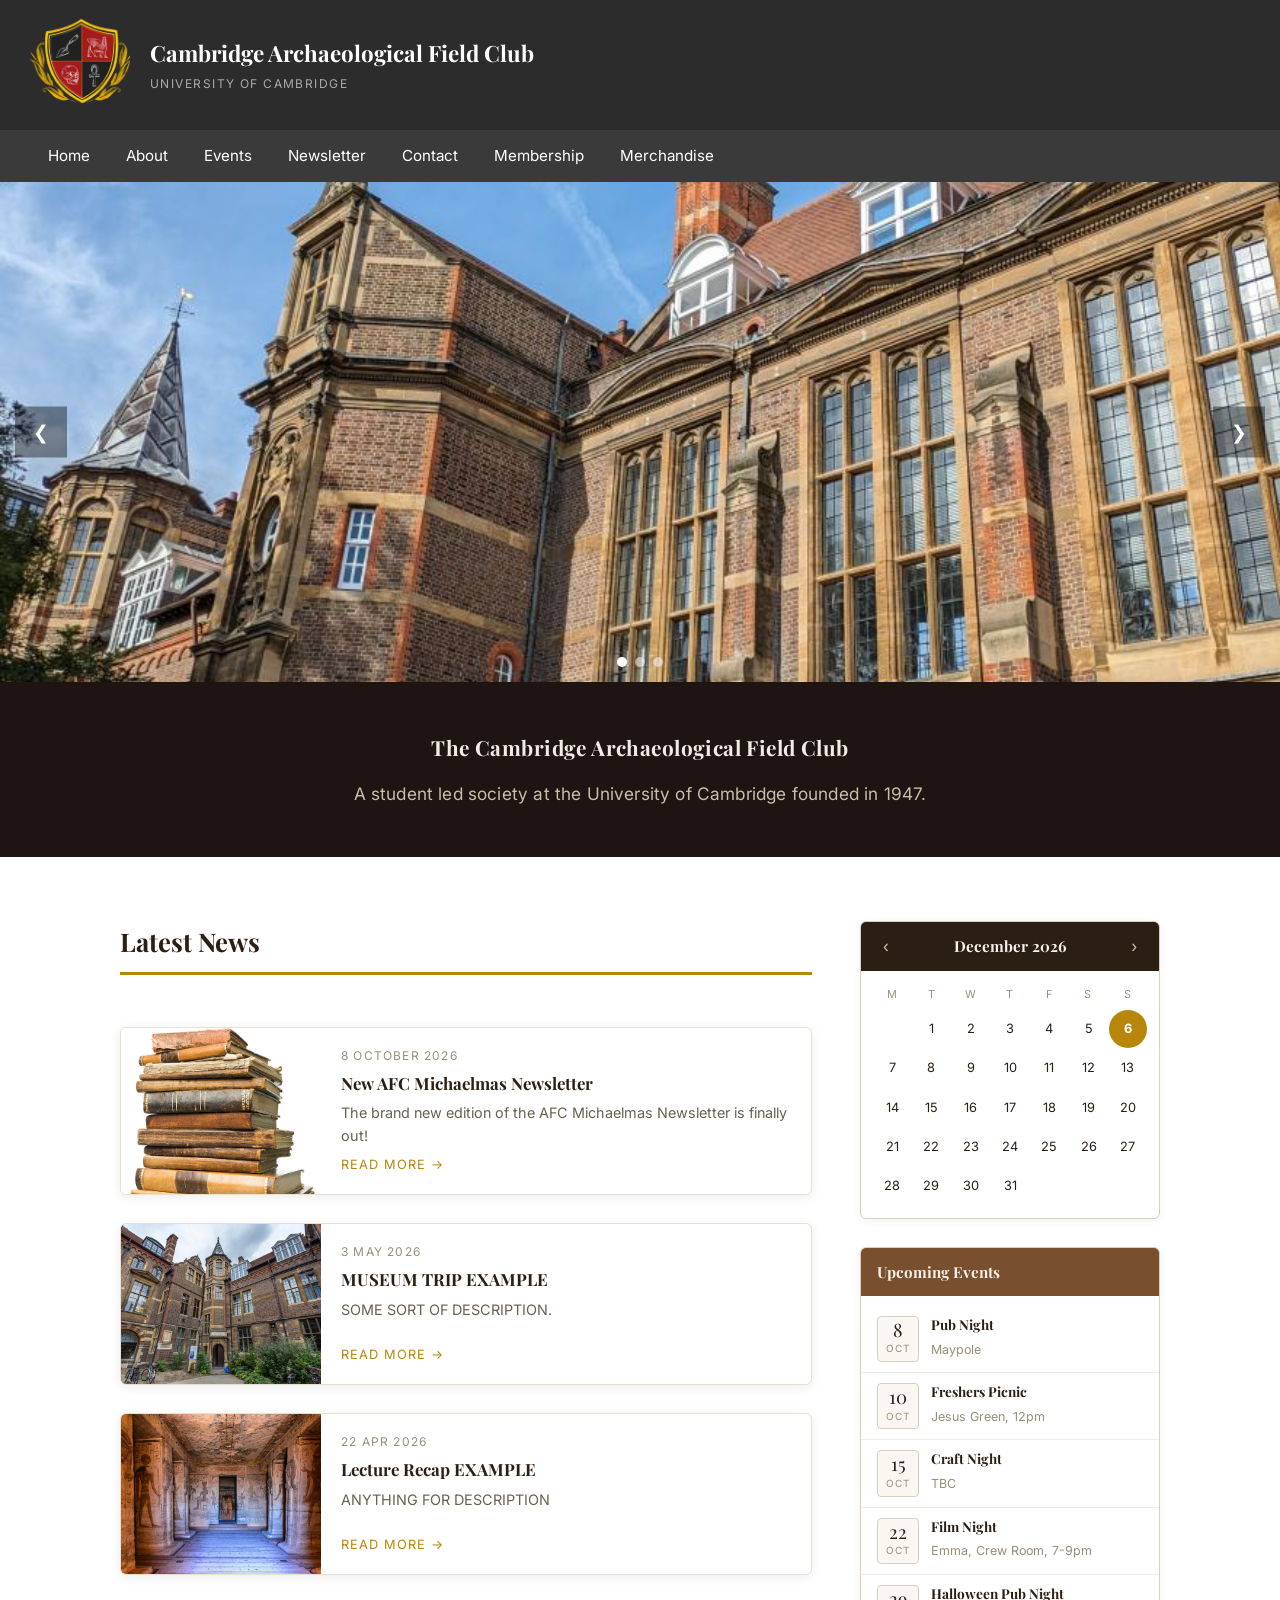
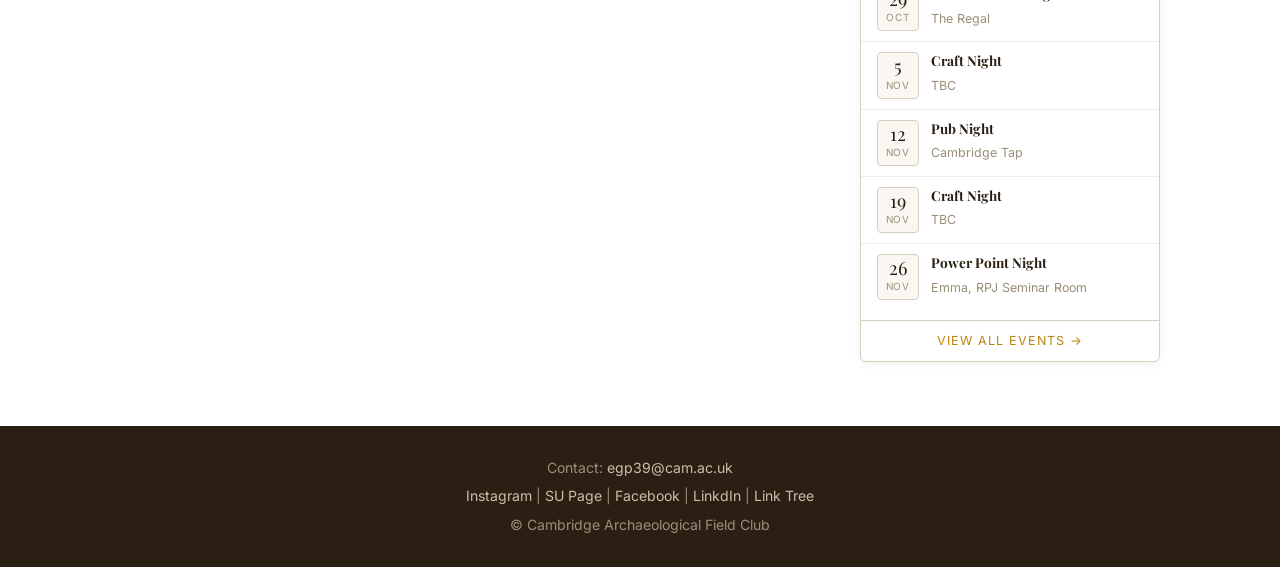
==== commit 6f177ab5: "Update index.html" ====
--- a/index.html
+++ b/index.html
@@ -80,7 +80,7 @@
       <h2 class="section-heading">Latest News</h2>
 
       <article class="blog-card fade-in">
-        <div class="blog-card-img" style="background-image: url('images/AFCNEWS1.png');"></div>
+        <div class="blog-card-img" style="background-image: url('images/AFCNEWS.jpg');"></div>
         <div class="blog-card-body">
           <span class="blog-date">8 October 2026 </span>
           <h3>New AFC Michaelmas Newsletter</h3>
